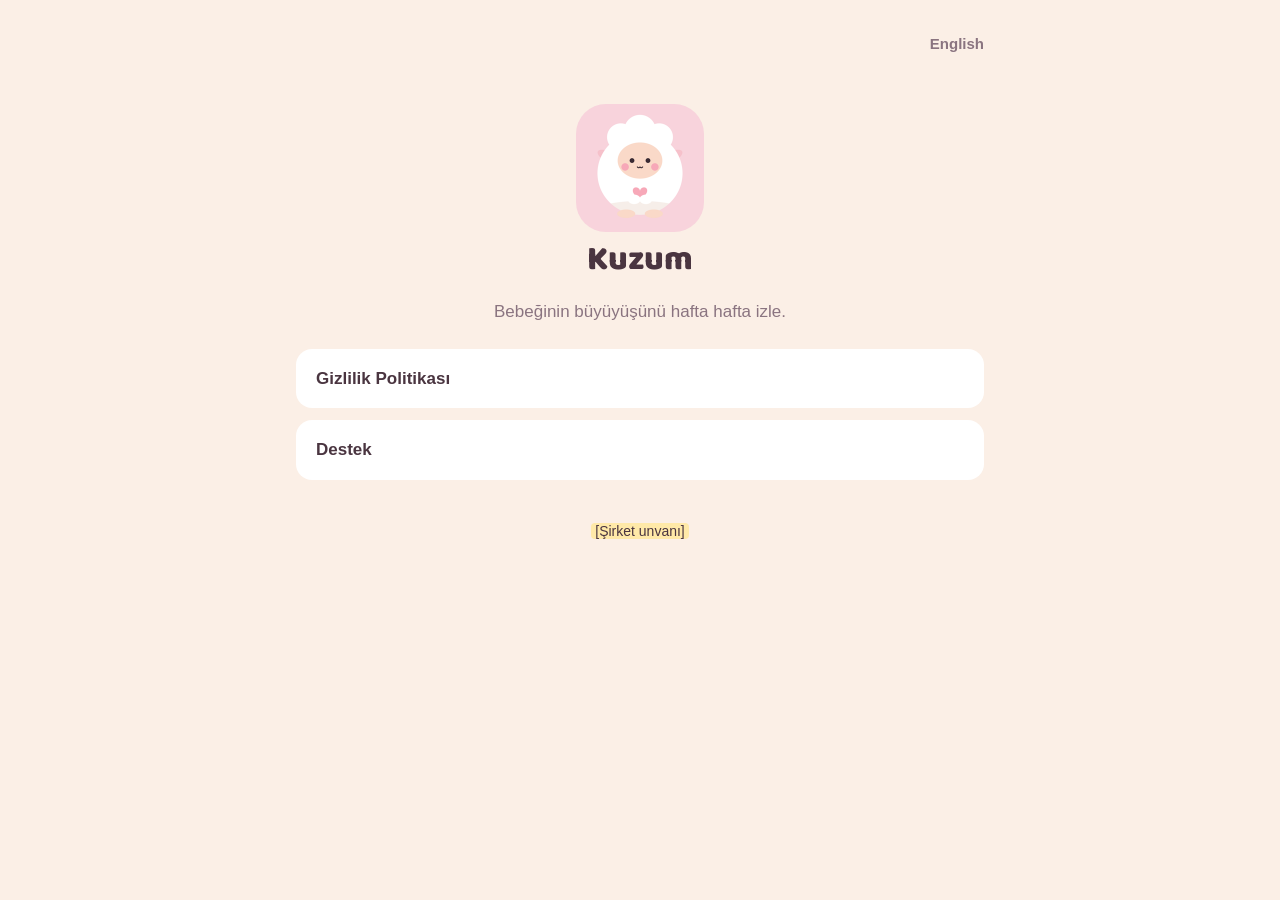
==== index.html @ 88633e61 "feat: add privacy and support pages for kuzum.mypoint.com.tr Static Turkish and English pages for th" ====
<!doctype html>
<html lang="tr">
  <head>
    <meta charset="utf-8" />
    <meta name="viewport" content="width=device-width, initial-scale=1" />
    <title>Kuzum</title>
    <meta name="description" content="Kuzum: bebeğinin büyüyüşünü hafta hafta izle." />
    <link rel="icon" href="favicon.png" />
    <link rel="stylesheet" href="style.css" />
    <link rel="alternate" hreflang="en" href="/en/" />
  </head>
  <body>
    <main>
      <header>
        <span></span>
        <a class="lang" href="/en/" lang="en">English</a>
      </header>

      <div class="hero">
        <img src="icon.png" alt="Kuzum" />
        <h1>Kuzum</h1>
        <p>Bebeğinin büyüyüşünü hafta hafta izle.</p>
      </div>

      <nav class="links">
        <a href="/gizlilik/">Gizlilik Politikası</a>
        <a href="/destek/">Destek</a>
      </nav>

      <footer><mark>[Şirket unvanı]</mark></footer>
    </main>
  </body>
</html>
---- style.css ----
/* Same palette as the app (src/theme/colors.ts). The heading font is served from here, no font CDN. */
@font-face {
  font-family: 'Baloo 2';
  src: url('baloo2.woff') format('woff');
  font-weight: 800;
  font-display: swap;
}

:root {
  --background: #fbefe6;
  --surface: #ffffff;
  --ink: #4a3540;
  --muted: #8a7480;
  --accent: #d06a83;
  --accent-soft: #f8d7df;
}

* {
  box-sizing: border-box;
}

body {
  margin: 0;
  background: var(--background);
  color: var(--ink);
  font: 17px/1.6 -apple-system, BlinkMacSystemFont, 'Segoe UI', Roboto, sans-serif;
}

main {
  max-width: 720px;
  margin: 0 auto;
  padding: 32px 16px 56px;
}

header {
  display: flex;
  align-items: center;
  justify-content: space-between;
  gap: 12px;
  margin-bottom: 24px;
}

.brand {
  display: flex;
  align-items: center;
  gap: 10px;
  color: var(--ink);
  text-decoration: none;
  font: 800 26px/1 'Baloo 2', sans-serif;
}

.brand img {
  width: 44px;
  height: 44px;
  border-radius: 11px;
}

.lang {
  color: var(--muted);
  font-size: 15px;
  font-weight: 600;
  text-decoration: none;
}

h1,
h2 {
  font-family: 'Baloo 2', sans-serif;
  font-weight: 800;
  line-height: 1.2;
}

h1 {
  font-size: 34px;
  margin: 0 0 4px;
}

h2 {
  font-size: 22px;
  margin: 32px 0 8px;
}

.updated {
  color: var(--muted);
  font-size: 15px;
  margin: 0 0 20px;
}

.card {
  background: var(--surface);
  border-radius: 20px;
  padding: 20px 22px;
}

.summary {
  background: var(--accent-soft);
  border-radius: 20px;
  padding: 18px 22px;
  font-weight: 600;
}

a {
  color: var(--accent);
}

ul {
  padding-left: 22px;
}

li {
  margin: 4px 0;
}

details {
  background: var(--surface);
  border-radius: 16px;
  padding: 14px 18px;
  margin: 10px 0;
}

summary {
  cursor: pointer;
  font-weight: 700;
}

details p {
  margin: 10px 0 0;
}

.links {
  display: grid;
  gap: 12px;
  margin-top: 24px;
}

.links a {
  display: block;
  background: var(--surface);
  border-radius: 16px;
  padding: 16px 20px;
  color: var(--ink);
  font-weight: 700;
  text-decoration: none;
}

.hero {
  text-align: center;
  padding-top: 24px;
}

.hero img {
  width: 128px;
  height: 128px;
  border-radius: 30px;
}

.hero p {
  color: var(--muted);
}

/* Placeholders still to be filled in before publishing. */
mark {
  background: #ffe9a8;
  color: var(--ink);
  border-radius: 4px;
  padding: 0 4px;
}

footer {
  margin-top: 40px;
  color: var(--muted);
  font-size: 14px;
  text-align: center;
}
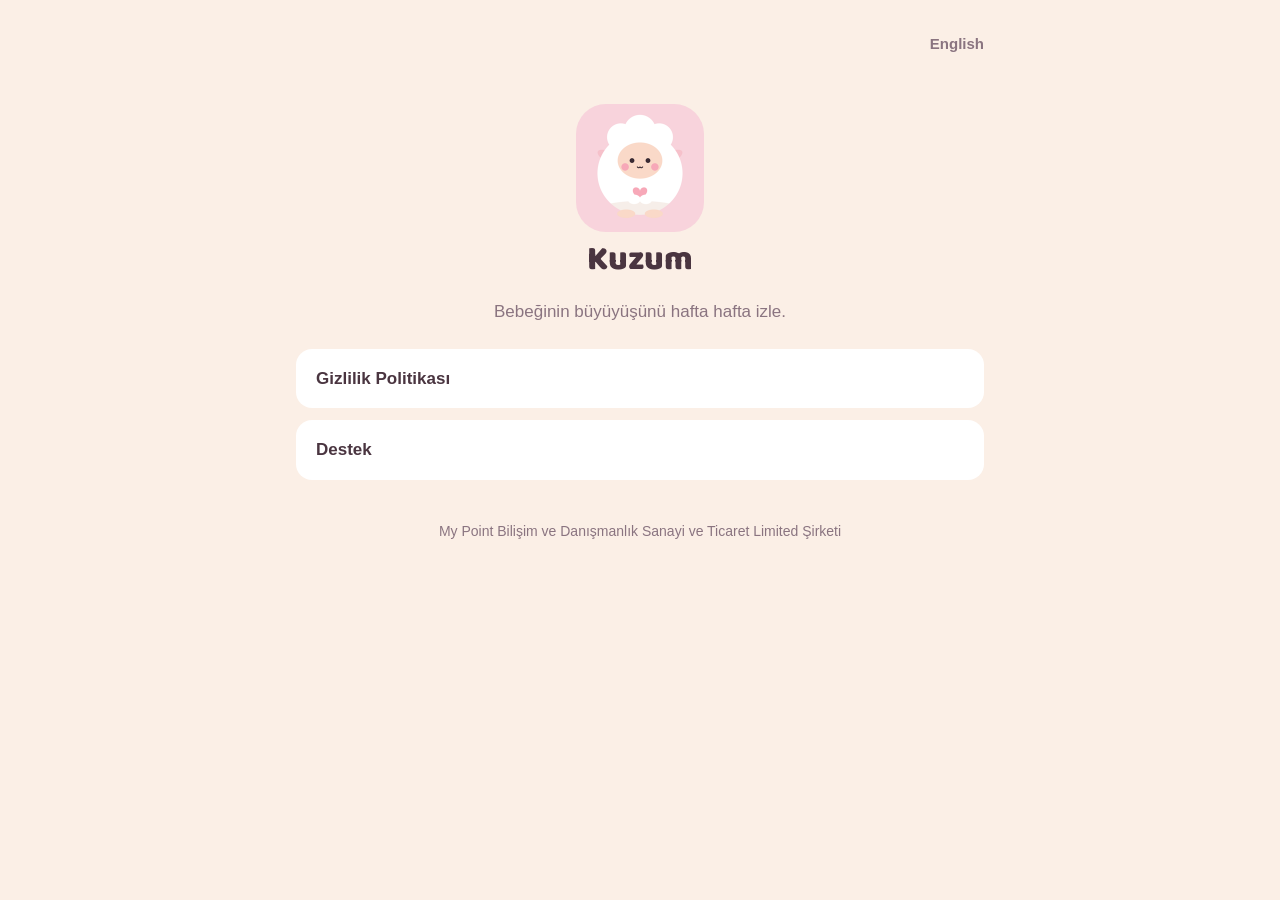
==== commit 8e25a708: "feat: fill company details on the privacy and support pages" ====
--- a/index.html
+++ b/index.html
@@ -27,7 +27,7 @@
         <a href="/destek/">Destek</a>
       </nav>
 
-      <footer><mark>[Şirket unvanı]</mark></footer>
+      <footer>My Point Bilişim ve Danışmanlık Sanayi ve Ticaret Limited Şirketi</footer>
     </main>
   </body>
 </html>
--- a/style.css
+++ b/style.css
@@ -157,14 +157,6 @@
   color: var(--muted);
 }
 
-/* Placeholders still to be filled in before publishing. */
-mark {
-  background: #ffe9a8;
-  color: var(--ink);
-  border-radius: 4px;
-  padding: 0 4px;
-}
-
 footer {
   margin-top: 40px;
   color: var(--muted);
